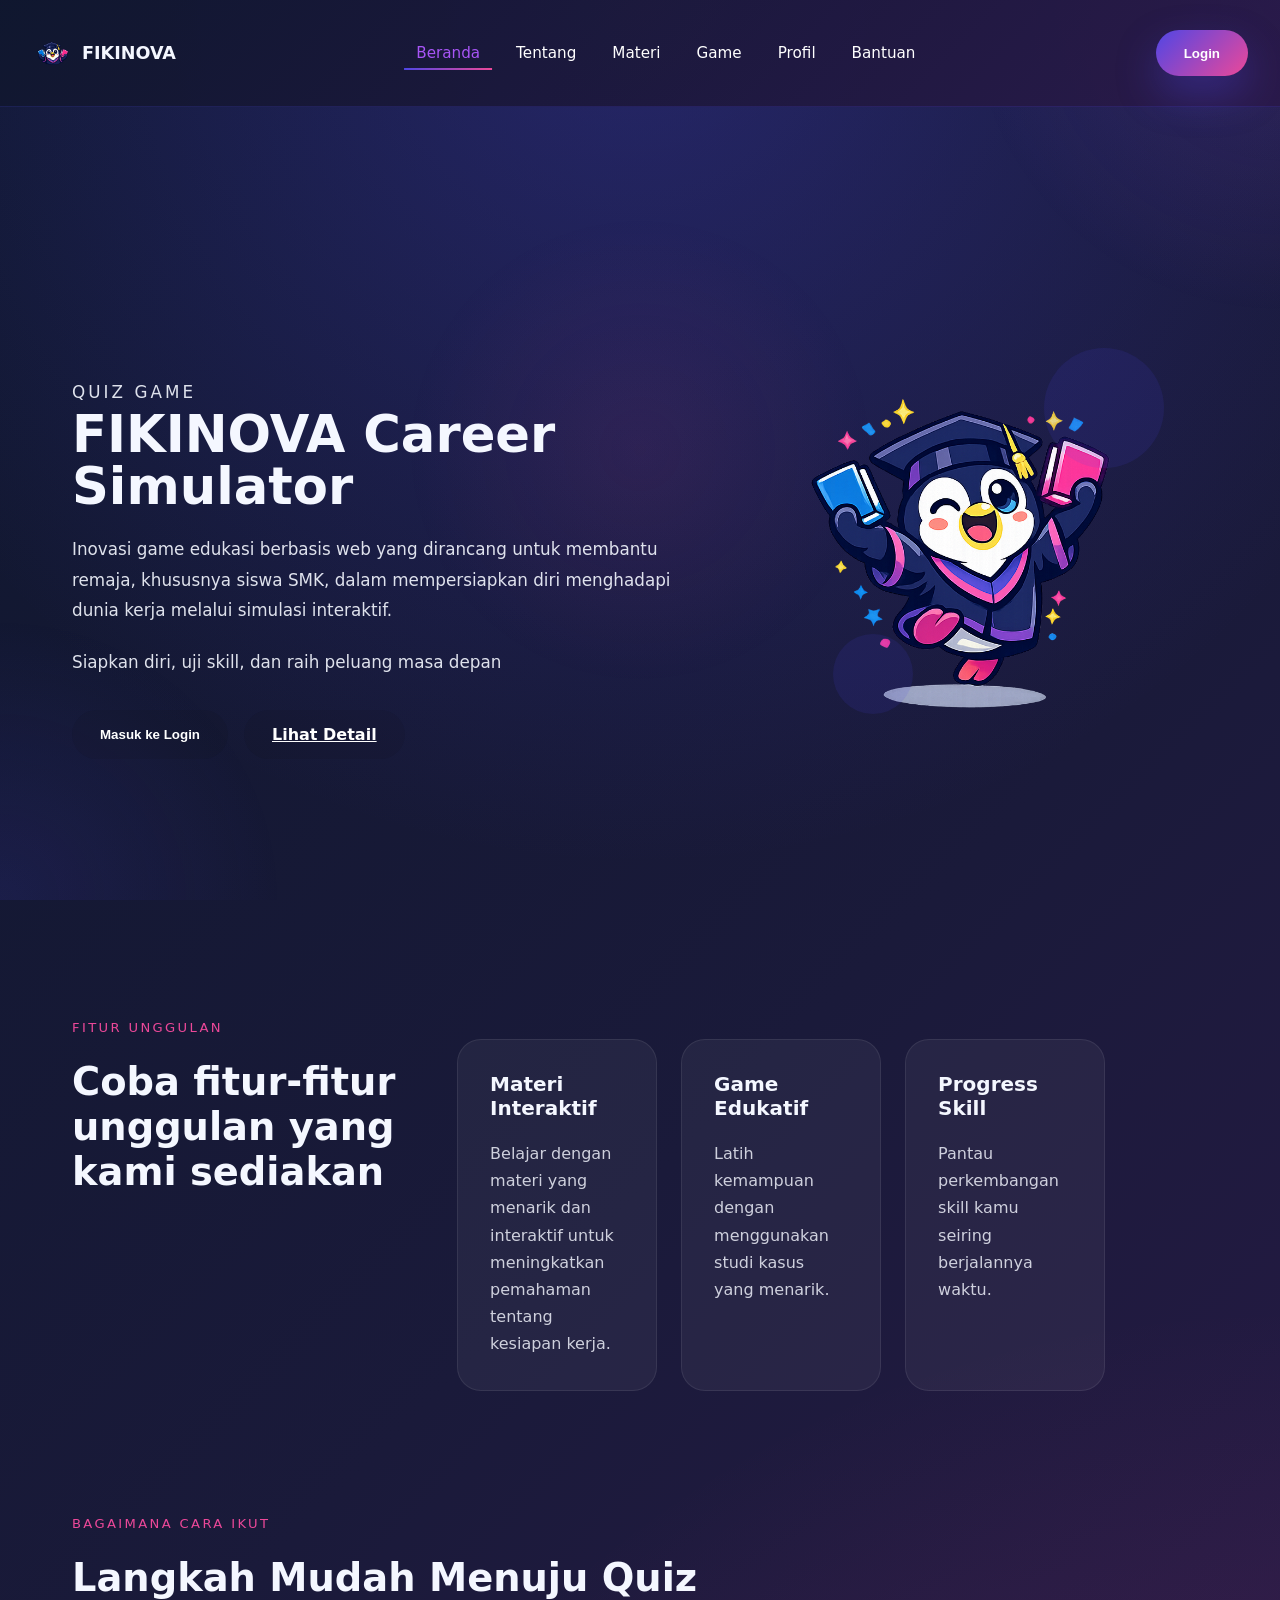
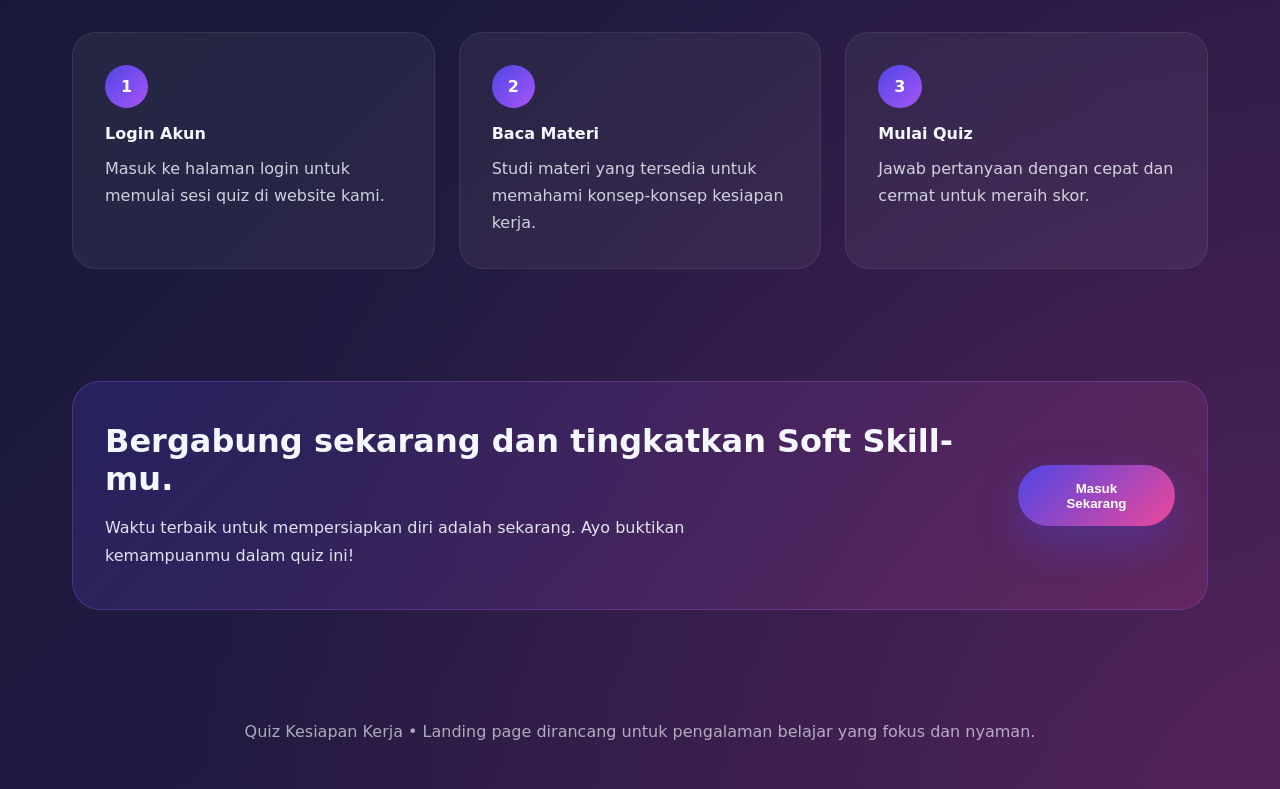
==== index.html @ 4b30118f "first commit" ====
<!DOCTYPE html>
<html lang="id">
<head>
    <meta charset="UTF-8">
    <meta name="viewport" content="width=device-width, initial-scale=1.0">
    <title>Quiz Kesiapan Kerja | Landing Page</title>
    <link rel="icon" type="image/png" href="img/logo.png">
    <link rel="stylesheet" href="css/style.css">
</head>
<body>
    <header class="site-header">
    
    <div class="brand">
        <img src="img/logo.png" alt="FIKINOVA Logo" class="brand-logo">
        <div>
            <h1>FIKINOVA</h1>
        </div>
    </div>
    <nav class="nav">
        <ul class="menu">
            <li><a href="index.html" data-page="beranda"><span class="menu-icon">🏠</span> Beranda</a></li>
            <li><a href="pages/tentang.html" data-page="tentang"><span class="menu-icon">ℹ️</span> Tentang</a></li>
            <li><a href="pages/materi.html" data-page="materi"><span class="menu-icon">📚</span> Materi</a></li>
            <li><a href="pages/game.html" data-page="game"><span class="menu-icon">🎮</span> Game</a></li>
            <li><a href="pages/profil.html" data-page="profil"><span class="menu-icon">👤</span> Profil</a></li>
            <li><a href="pages/bantuan.html" data-page="bantuan"><span class="menu-icon">❓</span> Bantuan</a></li>
        </ul>
    </nav>
    <button id="loginButton" class="button button-primary">Login</button>
    <button class="menu-toggle" type="button" aria-label="Toggle menu" aria-expanded="false">
        <span></span>
        <span></span>
        <span></span>
    </button>
    </header>

    <div class="menu-overlay"></div>

    <main>
    <section class="hero">
        <div class="hero-copy">
        <p class="eyebrow">Quiz Game</p>
        <h2>FIKINOVA Career Simulator</h2>
        <p>Inovasi game edukasi berbasis web yang dirancang untuk membantu remaja, khususnya siswa SMK, dalam mempersiapkan diri menghadapi dunia kerja melalui simulasi interaktif.</p>
        <p>Siapkan diri, uji skill, dan raih peluang masa depan</p>
        <div class="hero-actions">
            <button id="heroLoginButton" class="button button-secondary">Masuk ke Login</button>
            <a href="#detail" class="button button-tertiary">Lihat Detail</a>
        </div>
        </div>
        <div class="hero-visual">
        <img src="img/maskot.png" alt="Hero Image" class="hero-image">
        <div class="decorative-circle circle-1"></div>
        <div class="decorative-circle circle-2"></div>
        </div>
    </section>

    <section id="detail" class="feature-grid">
        <div class="section-header">
        <p class="eyebrow">Fitur Unggulan</p>
        <h2>Coba fitur-fitur unggulan yang kami sediakan</h2>
        </div>
        <div class="steps">
            <article class="feature-card">
                <h3>Materi Interaktif</h3>
                <p>Belajar dengan materi yang menarik dan interaktif untuk meningkatkan pemahaman tentang kesiapan kerja.</p>
            </article>
            <article class="feature-card">
                <h3>Game Edukatif</h3>
                <p>Latih kemampuan dengan menggunakan studi kasus yang menarik.</p>
            </article>
            <article class="feature-card">
                <h3>Progress Skill</h3>
                <p>Pantau perkembangan skill kamu seiring berjalannya waktu.</p>
            </article>
        </div>
    </section>

    <section class="how-it-works">
        <div class="section-header">
        <p class="eyebrow">Bagaimana Cara Ikut</p>
        <h2>Langkah Mudah Menuju Quiz</h2>
        </div>
        <div class="steps">
        <div class="step">
            <span>1</span>
            <h4>Login Akun</h4>
            <p>Masuk ke halaman login untuk memulai sesi quiz di website kami.</p>
        </div>
        <div class="step">
            <span>2</span>
            <h4>Baca Materi</h4>
            <p>Studi materi yang tersedia untuk memahami konsep-konsep kesiapan kerja.</p>
        </div>
        <div class="step">
            <span>3</span>
            <h4>Mulai Quiz</h4>
            <p>Jawab pertanyaan dengan cepat dan cermat untuk meraih skor.</p>
        </div>
        </div>
    </section>

    <section class="cta-banner">
        <div>
        <h2>Bergabung sekarang dan tingkatkan Soft Skill-mu.</h2>
        <p>Waktu terbaik untuk mempersiapkan diri adalah sekarang. Ayo buktikan kemampuanmu dalam quiz ini!</p>
        </div>
        <button id="ctaLoginButton" class="button button-primary">Masuk Sekarang</button>
    </section>
    </main>

    <footer class="site-footer">
    <p>Quiz Kesiapan Kerja • Landing page dirancang untuk pengalaman belajar yang fokus dan nyaman.</p>
    </footer>

    <script src="js/main.js"></script>
</body>
</html>
---- css/style.css ----
:root {
    --bg: #0F172E;
    --surface: #1A2847;
    --primary: #4F46E5;
    --secondary: #EC4899;
    --accent: #A855F7;
    --light: #FFFFFF;
    --muted: #D9D9D9;
    --text: #F4F7FF;
    --shadow: rgba(0, 0, 0, 0.25);
}

* {
    box-sizing: border-box;
}

html {
    scroll-behavior: smooth;
}

body {
    margin: 0;
    font-family: Inter, system-ui, -apple-system, BlinkMacSystemFont, 'Segoe UI', sans-serif;
    background: radial-gradient(circle at top, rgba(79, 70, 229, 0.3), transparent 35%),
                radial-gradient(circle at bottom right, rgba(236, 72, 153, 0.2), transparent 40%),
                linear-gradient(135deg, #0F172E 0%, #1a1a3a 50%, #2c1a4a 100%);
    color: var(--text);
    overflow-x: hidden;
}

body::before {
    content: '';
    position: fixed;
    inset: 0;
    background: radial-gradient(circle at top right, rgba(168, 85, 247, 0.15), transparent 20%),
                radial-gradient(circle at bottom left, rgba(79, 70, 229, 0.12), transparent 18%),
                radial-gradient(circle at center, rgba(236, 72, 153, 0.08), transparent 30%);
    pointer-events: none;
}

.site-header {
    position: sticky;
    top: 0;
    z-index: 10;
    display: flex;
    flex-wrap: wrap;
    align-items: center;
    justify-content: space-between;
    gap: 1rem;
    padding: 1.25rem 2rem;
    background: linear-gradient(135deg, rgba(15, 23, 46, 0.95), rgba(42, 26, 74, 0.95));
    border-bottom: 1px solid rgba(79, 70, 229, 0.2);
}

.brand {
    display: flex;
    align-items: center;
    gap: 10px;
}

.brand h1 {
    margin: 0;
    font-size: 1.1rem;
    white-space: nowrap;
}

.brand-logo {
    width: 40px;
    height: 40px;
    object-fit: cover;
    border-radius: 8px;
    background: transparent;
}

.brand h1 {
    margin: 0;
    font-size: 1.1rem;
}

.brand p {
    margin: 0.25rem 0 0;
    color: var(--muted);
    font-size: 0.92rem;
}

/* NAVBAR */
.nav {
    flex: 1; 
    display: flex;
    justify-content: center; 
    align-items: center;
    position: relative;
}

.menu-toggle {
    display: none;
    border: none;
    background: transparent;
    cursor: pointer;
    padding: 0.45rem;
    align-items: center;
    justify-content: center;
    flex-direction: column;
    gap: 5px;
}

.menu-toggle span {
    display: block;
    width: 24px;
    height: 2.5px;
    background: var(--light);
    border-radius: 999px;
}

.menu {
    display: flex;
    list-style: none;
    gap: 12px;
    justify-content: center;
    flex-wrap: nowrap;
    position: static;
    background: none;
    box-shadow: none;
    padding: 0;
}

.menu-title {
    display: none;
}

.menu::before {
    display: none;
}

.menu-icon {
    display: none;
}


.menu a {
    padding: 8px 12px;
    border-radius: 12px;
    display: block;
    text-decoration: none;
    color: var(--light);
    font-weight: 500;
    transition: all 0.3s ease;
    position: relative;
    white-space: nowrap;
    font-size: 0.95rem;
}

.menu a::after {
    content: '';
    position: absolute;
    bottom: 0;
    left: 50%;
    width: 0;
    height: 2px;
    background: linear-gradient(90deg, var(--primary), var(--secondary));
    transition: all 0.3s ease;
    transform: translateX(-50%);
}

.menu a:hover::after,
.menu a.active::after {
    width: 100%;
}

.menu a:hover,
.menu a.active {
    color: var(--accent);
}



.button {
    border: none;
    border-radius: 999px;
    font-weight: 700;
    cursor: pointer;
    transition: transform 0.2s ease, box-shadow 0.2s ease, background-color 0.2s ease;
}

.button:hover {
    transform: translateY(-1px);
}

.button-primary {

    background: linear-gradient(135deg, var(--primary), var(--secondary));
    color: var(--light);
    padding: 0.95rem 1.75rem;
    box-shadow: 0 18px 40px rgba(79, 70, 229, 0.35);
}

.button-secondary,
.button-tertiary {
    background: rgba(15, 15, 15, 0.08);
    color: var(--light);
    padding: 0.95rem 1.75rem;
}

.button-secondary:hover,
.button-tertiary:hover {
    background: rgba(255, 255, 255, 0.14);
}

main {
    padding: 2rem 2rem 4rem;
    position: relative;
    max-width: 1200px;
    margin: 0 auto;
}

.hero {
    display: grid;
    grid-template-columns: 1.2fr 0.8fr;
    gap: 2rem;
    align-items: center;
    min-height: calc(100vh - 96px);
    padding-top: 2rem;
}

.hero-copy {
    max-width: 620px;
}

.eyebrow {
    display: inline-block;
    margin-bottom: 1rem;
    color: var(--secondary);
    text-transform: uppercase;
    letter-spacing: 0.18em;
    font-size: 0.82rem;
}

.hero h2 {
    margin: 0;
    font-size: clamp(2.8rem, 4vw, 4.2rem);
    line-height: 1.02;
}

.hero p {
    margin: 1.4rem 0 0;
    color: rgba(244, 247, 255, 0.9);
    font-size: 1.05rem;
    line-height: 1.8;
}

.hero-actions {
    display: flex;
    flex-wrap: wrap;
    gap: 1rem;
    margin-top: 2rem;
}

.hero-visual {
    display: grid;
    place-items: center;
    position: relative;
    overflow: hidden;
}

.decorative-circle {
    position: absolute;
    border-radius: 50%;
    background: rgba(79, 70, 229, 0.12);
    pointer-events: none;
}

.circle-1 {
    width: 120px;
    height: 120px;
    top: 10%;
    right: 10%;
}

.circle-2 {
    width: 80px;
    height: 80px;
    bottom: 20%;
    left: 15%;
}

.hero-image {
    width: 100%;
    max-width: 400px;
    height: auto;
    border-radius: 28px;
}

.feature-grid {
    display: grid;
    grid-template-columns: repeat(3, minmax(320px, 1fr));
    gap: 1.2rem;
    margin: 4rem 0;
}

.feature-card {
    border-radius: 24px;
    padding: 2rem;
    background: rgba(255, 255, 255, 0.05);
    border: 1px solid rgba(255, 255, 255, 0.08);
}

.feature-card h3 {
    margin-top: 0;
    font-size: 1.25rem;
}

.feature-card p {
    margin: 1rem 0 0;
    color: rgba(244, 247, 255, 0.82);
    line-height: 1.7;
}

.how-it-works {
    padding: 3rem 0;
}

.section-header h2 {
    margin: 0.5rem 0 0;
    font-size: 2.4rem;
}

.steps {
    display: grid;
    grid-template-columns: repeat(3, minmax(200px, 1fr));
    gap: 1.5rem;
    margin-top: 2rem;
}

.step {
    padding: 2rem;
    border-radius: 24px;
    background: rgba(255, 255, 255, 0.05);
    border: 1px solid rgba(255, 255, 255, 0.08);
}

.step span {
    display: inline-flex;
    width: 2.7rem;
    height: 2.7rem;
    align-items: center;
    justify-content: center;
    margin-bottom: 1rem;
    border-radius: 50%;
    background: linear-gradient(135deg, var(--primary), var(--accent));
    color: var(--light);
    font-weight: 800;
}

.step h4 {
    margin: 0 0 0.75rem;
}

.step p {
    margin: 0;
    color: rgba(244, 247, 255, 0.82);
    line-height: 1.7;
}

.cta-banner {
    display: flex;
    align-items: center;
    justify-content: space-between;
    gap: 2rem;
    margin: 4rem 0 0;
    padding: 2.5rem 2rem;
    border-radius: 28px;
    background: linear-gradient(135deg, rgba(79, 70, 229, 0.2), rgba(236, 72, 153, 0.15));
    border: 1px solid rgba(168, 85, 247, 0.3);
}

.cta-banner h2 {
    margin: 0;
    font-size: 2rem;
}

.cta-banner p {
    margin: 1rem 0 0;
    max-width: 640px;
    color: rgba(244, 247, 255, 0.9);
    line-height: 1.7;
}

.site-footer {
    text-align: center;
    padding: 2rem 1rem;
    color: rgba(244, 247, 255, 0.65);
}

.menu-overlay {
    position: fixed;
    inset: 0;
    background: rgba(0, 0, 0, 0);
    z-index: 20;
    display: none;
    transition: background 0.3s ease;
}

.menu-overlay.active {
    /* display: block;  senngaja dimatikan*/
    background: rgba(0, 0, 0, 0.45);
    z-index: 38;
    pointer-events: auto;
}

@media (max-width: 960px) {
    .site-header {
        padding: 1rem 1.5rem;
    }

    .hero {
        grid-template-columns: 1fr;
        min-height: auto;
        padding-top: 1.5rem;
    }

    .hero-visual {
        margin-top: 2rem;
    }

    .hero-copy {
        max-width: 100%;
    }

    .feature-grid,
    .steps {
        grid-template-columns: 1fr;
    }

    .cta-banner {
        flex-direction: column;
        text-align: center;
    }

    .cta-banner button {
        width: 100%;
        max-width: 400px;
        margin: 0 auto;
    }
}

@media (max-width: 768px) {
    .site-header {
        padding: 1rem 1rem 1rem 1rem;
        padding-right: 5rem;
    }

    .brand h1 {
        font-size: 1rem;
    }

    .nav {
        width: 100%;
    }

    .menu-toggle {
        display: flex;
        position: fixed;
        top: 1rem;
        right: 1rem;
        z-index: 45;
        background: rgba(15, 23, 46, 0.85);
        padding: 0.65rem;
        border-radius: 12px;
        box-shadow: 0 12px 26px rgba(0, 0, 0, 0.25);
        transition: transform 0.3s ease, background 0.3s ease;
    }

    .menu-toggle:hover {
        transform: scale(1.02);
    }

    .menu-toggle span {
        width: 24px;
        height: 2.5px;
        background: var(--light);
        border-radius: 999px;
        transition: transform 0.35s ease, opacity 0.25s ease;
    }

    .menu-toggle.open span:nth-child(1) {
        transform: translateY(7px) rotate(45deg);
    }

    .menu-toggle.open span:nth-child(2) {
        opacity: 0;
    }

    .menu-toggle.open span:nth-child(3) {
        transform: translateY(-7px) rotate(-45deg);
    }

    .menu {
        position: fixed;
        top: 0;
        right: -100%;
        width: 280px;
        height: 100vh;
        flex-direction: column;
        align-items: stretch;
        gap: 0;
        background: linear-gradient(135deg, rgba(15, 23, 46, 0.98), rgba(42, 26, 74, 0.98));
        border-left: 1px solid rgba(79, 70, 229, 0.3);
        padding: 5rem 0 1rem;
        display: flex;
        z-index: 42;
        transition: right 0.35s cubic-bezier(0.4, 0, 0.2, 1);
        box-shadow: -20px 0 60px rgba(79, 70, 229, 0.4), -5px 0 20px rgba(0, 0, 0, 0.3);
        overflow-y: auto;
        pointer-events: auto;
    }

    .menu.open {
        right: 0;
    }

    .menu li {
        border-bottom: 1px solid rgba(255, 255, 255, 0.05);
        opacity: 0;
        transform: translateX(20px);
    }

    .menu.open li {
        animation: slideFadeIn 0.35s ease forwards;
    }

    .menu.open li:nth-child(1) {
        animation-delay: 0.08s;
    }

    .menu.open li:nth-child(2) {
        animation-delay: 0.14s;
    }

    .menu.open li:nth-child(3) {
        animation-delay: 0.20s;
    }

    .menu.open li:nth-child(4) {
        animation-delay: 0.26s;
    }

    .menu.open li:nth-child(5) {
        animation-delay: 0.32s;
    }

    .menu.open li:nth-child(6) {
        animation-delay: 0.38s;
    }

    .menu a {
        padding: 1rem 1.5rem;
        width: 100%;
        border-radius: 0;
        transition: all 0.3s ease;
        display: flex;
        align-items: center;
        position: relative;
        z-index: 40;
        pointer-events: auto;
        cursor: pointer;
    }

    .menu-icon {
        display: inline-block;
        margin-right: 0.75rem;
        font-size: 1.2rem;
    }

    .menu a:hover {
        transform: translateX(8px);
        background: rgba(79, 70, 229, 0.2);
        color: var(--accent);
    }

    .menu a.active {
        background: rgba(79, 70, 229, 0.2);
        color: var(--accent);
        transform: translateX(8px);
    }

    .menu a.active::after {
        width: 100%;
    }

    .menu {
        gap: 0.25rem;
    }

    .menu {
        justify-content: flex-start;
    }

    body.menu-open {
        overflow: hidden;
    }

    @keyframes slideFadeIn {
        from {
            opacity: 0;
            transform: translateX(20px);
        }
        to {
            opacity: 1;
            transform: translateX(0);
        }
    }

    .hero h2 {
        font-size: clamp(2.2rem, 8vw, 3rem);
    }

    .hero-actions {
        flex-direction: column;
        width: 100%;
    }

    .hero-actions .button {
        width: 100%;
    }

    .hero-image {
        max-width: 100%;
    }

    .feature-card,
    .step {
        padding: 1.6rem;
    }

    .cta-banner {
        padding: 2rem 1.5rem;
    }
}

@media (max-width: 600px) {
    .site-header,
    main {
        padding-left: 1rem;
        padding-right: 1rem;
    }

    .site-header {
        gap: 0.75rem;
    }

    .hero {
        gap: 1.25rem;
    }

    .hero h2 {
        font-size: clamp(2rem, 10vw, 2.6rem);
    }

    .hero p {
        font-size: 1rem;
    }

    .hero-actions {
        gap: 0.85rem;
    }

    .cta-banner {
        padding: 1.5rem 1rem;
    }

    .cta-banner h2 {
        font-size: 1.6rem;
    }
}

@media (max-width: 480px) {
    .site-header {
        padding: 0.9rem 0.85rem;
    }

    .hero {
        padding-top: 1rem;
    }

    .hero-actions {
        gap: 0.75rem;
    }

    .hero h2 {
        font-size: 1.95rem;
    }

    .hero p,
    .cta-banner p {
        font-size: 0.98rem;
    }

    .feature-card,
    .step {
        padding: 1.25rem;
    }

    .cta-banner {
        padding: 1.25rem 0.85rem;
    }
}
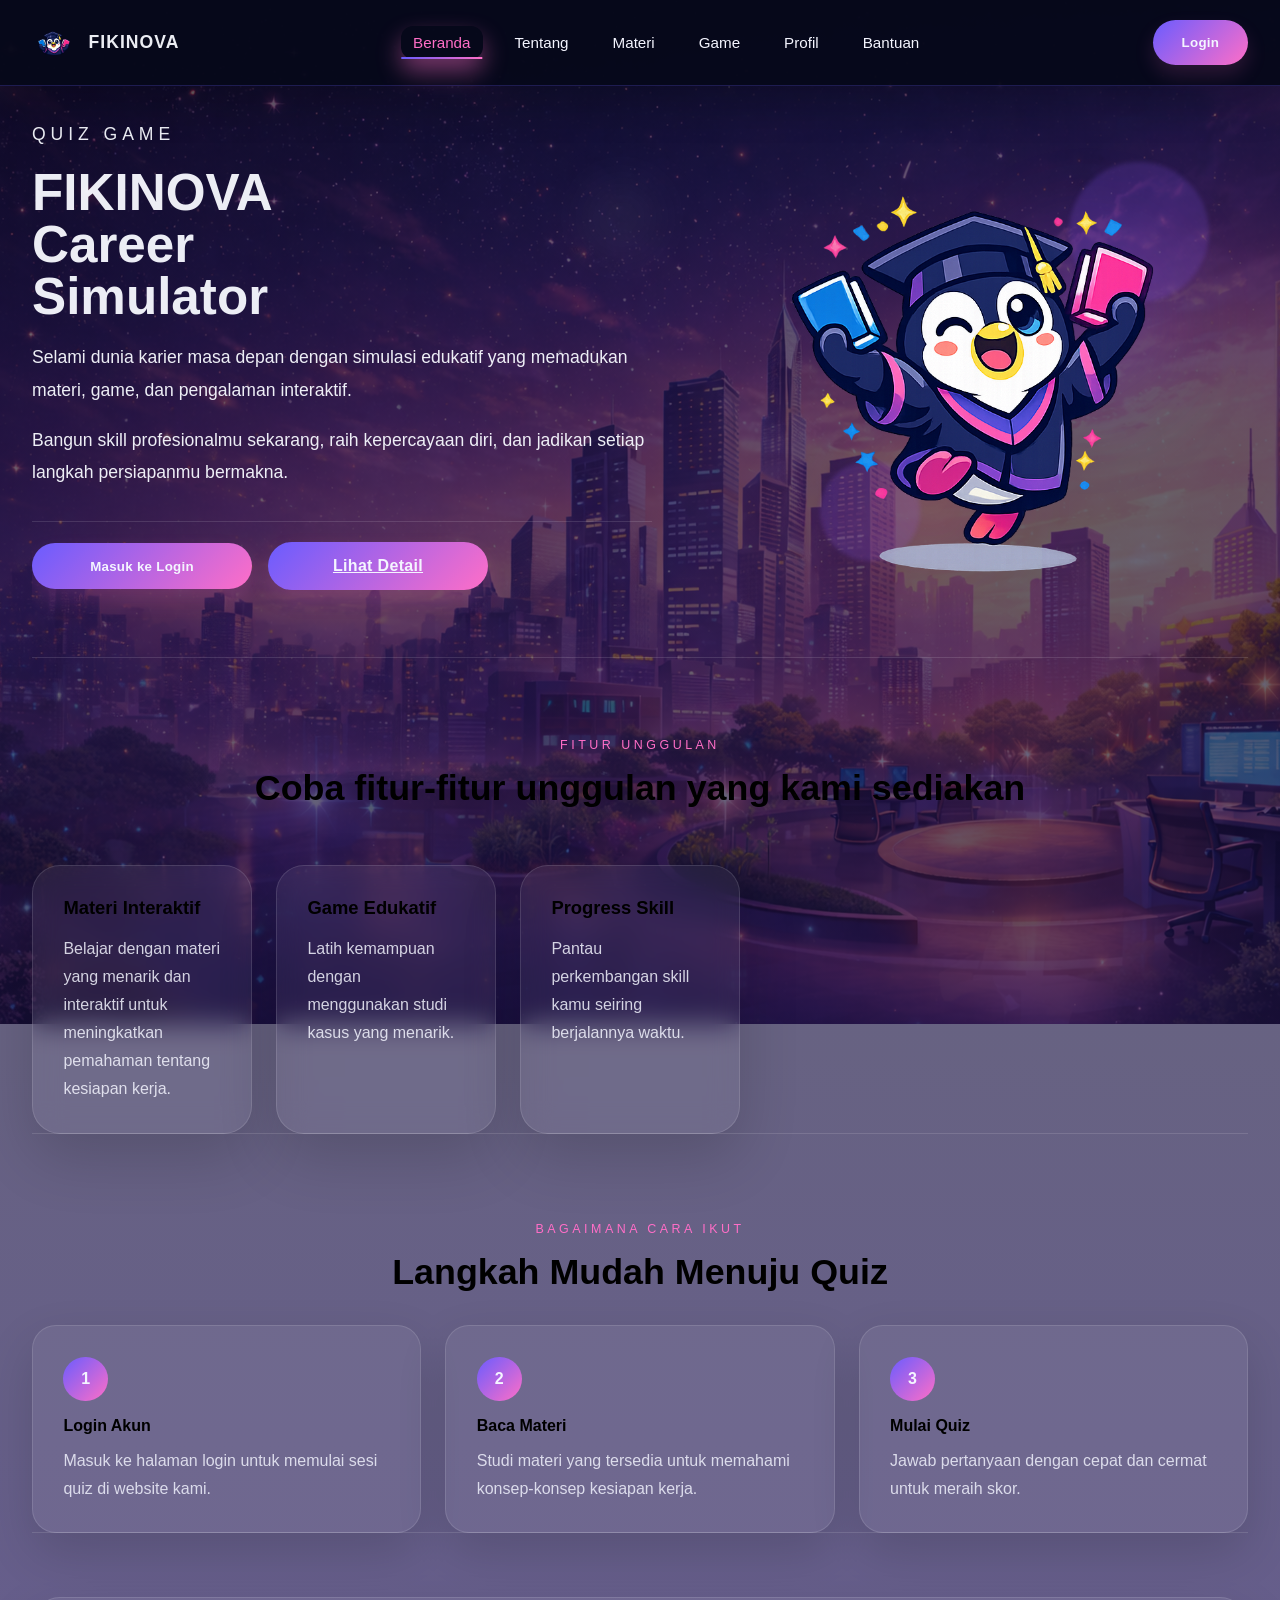
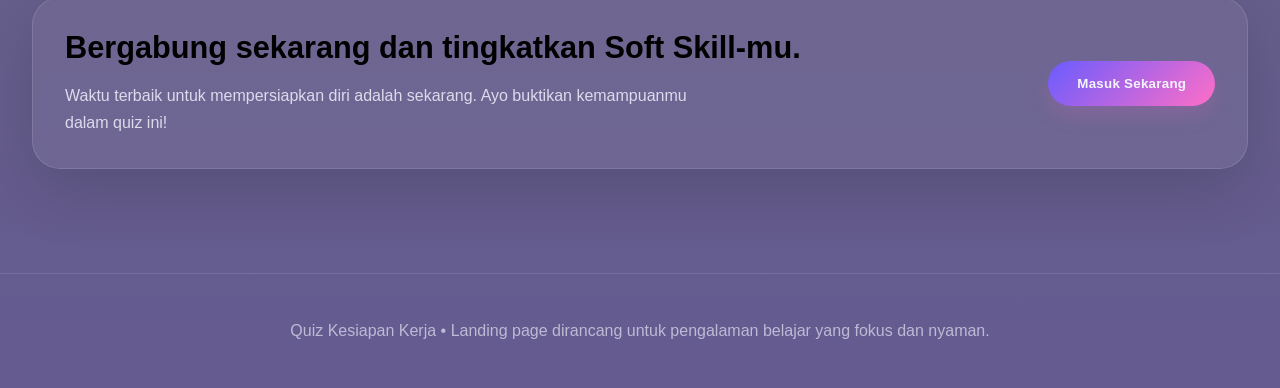
==== commit 156e7cef: "Update style, pages, dan tambah background image" ====
--- a/index.html
+++ b/index.html
@@ -1,6 +1,6 @@
-
 <!DOCTYPE html>
 <html lang="id">
+
 <head>
     <meta charset="UTF-8">
     <meta name="viewport" content="width=device-width, initial-scale=1.0">
@@ -8,112 +8,116 @@
     <link rel="icon" type="image/png" href="img/logo.png">
     <link rel="stylesheet" href="css/style.css">
 </head>
+
 <body>
     <header class="site-header">
-    
-    <div class="brand">
-        <img src="img/logo.png" alt="FIKINOVA Logo" class="brand-logo">
-        <div>
-            <h1>FIKINOVA</h1>
+
+        <div class="brand">
+            <img src="img/logo.png" alt="FIKINOVA Logo" class="brand-logo">
+            <div>
+                <h1>FIKINOVA</h1>
+            </div>
         </div>
-    </div>
-    <nav class="nav">
-        <ul class="menu">
-            <li><a href="index.html" data-page="beranda"><span class="menu-icon">🏠</span> Beranda</a></li>
-            <li><a href="pages/tentang.html" data-page="tentang"><span class="menu-icon">ℹ️</span> Tentang</a></li>
-            <li><a href="pages/materi.html" data-page="materi"><span class="menu-icon">📚</span> Materi</a></li>
-            <li><a href="pages/game.html" data-page="game"><span class="menu-icon">🎮</span> Game</a></li>
-            <li><a href="pages/profil.html" data-page="profil"><span class="menu-icon">👤</span> Profil</a></li>
-            <li><a href="pages/bantuan.html" data-page="bantuan"><span class="menu-icon">❓</span> Bantuan</a></li>
-        </ul>
-    </nav>
-    <button id="loginButton" class="button button-primary">Login</button>
-    <button class="menu-toggle" type="button" aria-label="Toggle menu" aria-expanded="false">
-        <span></span>
-        <span></span>
-        <span></span>
-    </button>
+        <nav class="nav">
+            <ul class="menu">
+                <li><a href="index.html" data-page="beranda" class="active">Beranda</a></li>
+                <li><a href="pages/tentang.html" data-page="tentang">Tentang</a></li>
+                <li><a href="pages/materi.html" data-page="materi">Materi</a></li>
+                <li><a href="pages/game.html" data-page="game">Game</a></li>
+                <li><a href="pages/profil.html" data-page="profil">Profil</a></li>
+                <li><a href="pages/bantuan.html" data-page="bantuan">Bantuan</a></li>
+            </ul>
+        </nav>
+        <div class="header-actions">
+            <button id="loginButton" class="button button-primary">Login</button>
+            <button class="menu-toggle" type="button" aria-label="Toggle menu" aria-expanded="false">
+            <span></span>
+            <span></span>
+            <span></span>
+        </button>
+        </div>
     </header>
 
     <div class="menu-overlay"></div>
 
     <main>
-    <section class="hero">
-        <div class="hero-copy">
-        <p class="eyebrow">Quiz Game</p>
-        <h2>FIKINOVA Career Simulator</h2>
-        <p>Inovasi game edukasi berbasis web yang dirancang untuk membantu remaja, khususnya siswa SMK, dalam mempersiapkan diri menghadapi dunia kerja melalui simulasi interaktif.</p>
-        <p>Siapkan diri, uji skill, dan raih peluang masa depan</p>
-        <div class="hero-actions">
-            <button id="heroLoginButton" class="button button-secondary">Masuk ke Login</button>
-            <a href="#detail" class="button button-tertiary">Lihat Detail</a>
-        </div>
-        </div>
-        <div class="hero-visual">
-        <img src="img/maskot.png" alt="Hero Image" class="hero-image">
-        <div class="decorative-circle circle-1"></div>
-        <div class="decorative-circle circle-2"></div>
-        </div>
-    </section>
+        <section class="hero">
+            <div class="hero-copy">
+                <p class="eyebrow">Quiz Game</p>
+                <h2>FIKINOVA Career Simulator</h2>
+                <p>Selami dunia karier masa depan dengan simulasi edukatif yang memadukan materi, game, dan pengalaman interaktif.</p>
+                <p>Bangun skill profesionalmu sekarang, raih kepercayaan diri, dan jadikan setiap langkah persiapanmu bermakna.</p>
+                <div class="hero-actions">
+                    <button id="heroLoginButton" class="button button-secondary">Masuk ke Login</button>
+                    <a href="#detail" class="button button-tertiary">Lihat Detail</a>
+                </div>
+            </div>
+            <div class="hero-visual">
+                <img src="img/maskot.png" alt="Hero Image" class="hero-image">
+                <div class="decorative-circle circle-1"></div>
+                <div class="decorative-circle circle-2"></div>
+            </div>
+        </section>
 
-    <section id="detail" class="feature-grid">
-        <div class="section-header">
-        <p class="eyebrow">Fitur Unggulan</p>
-        <h2>Coba fitur-fitur unggulan yang kami sediakan</h2>
-        </div>
-        <div class="steps">
-            <article class="feature-card">
-                <h3>Materi Interaktif</h3>
-                <p>Belajar dengan materi yang menarik dan interaktif untuk meningkatkan pemahaman tentang kesiapan kerja.</p>
-            </article>
-            <article class="feature-card">
-                <h3>Game Edukatif</h3>
-                <p>Latih kemampuan dengan menggunakan studi kasus yang menarik.</p>
-            </article>
-            <article class="feature-card">
-                <h3>Progress Skill</h3>
-                <p>Pantau perkembangan skill kamu seiring berjalannya waktu.</p>
-            </article>
-        </div>
-    </section>
+        <section id="detail" class="feature-grid">
+            <div class="section-header">
+                <p class="eyebrow">Fitur Unggulan</p>
+                <h2>Coba fitur-fitur unggulan yang kami sediakan</h2>
+            </div>
+            <div class="steps">
+                <article class="feature-card">
+                    <h3>Materi Interaktif</h3>
+                    <p>Belajar dengan materi yang menarik dan interaktif untuk meningkatkan pemahaman tentang kesiapan kerja.</p>
+                </article>
+                <article class="feature-card">
+                    <h3>Game Edukatif</h3>
+                    <p>Latih kemampuan dengan menggunakan studi kasus yang menarik.</p>
+                </article>
+                <article class="feature-card">
+                    <h3>Progress Skill</h3>
+                    <p>Pantau perkembangan skill kamu seiring berjalannya waktu.</p>
+                </article>
+            </div>
+        </section>
 
-    <section class="how-it-works">
-        <div class="section-header">
-        <p class="eyebrow">Bagaimana Cara Ikut</p>
-        <h2>Langkah Mudah Menuju Quiz</h2>
-        </div>
-        <div class="steps">
-        <div class="step">
-            <span>1</span>
-            <h4>Login Akun</h4>
-            <p>Masuk ke halaman login untuk memulai sesi quiz di website kami.</p>
-        </div>
-        <div class="step">
-            <span>2</span>
-            <h4>Baca Materi</h4>
-            <p>Studi materi yang tersedia untuk memahami konsep-konsep kesiapan kerja.</p>
-        </div>
-        <div class="step">
-            <span>3</span>
-            <h4>Mulai Quiz</h4>
-            <p>Jawab pertanyaan dengan cepat dan cermat untuk meraih skor.</p>
-        </div>
-        </div>
-    </section>
+        <section class="how-it-works">
+            <div class="section-header">
+                <p class="eyebrow">Bagaimana Cara Ikut</p>
+                <h2>Langkah Mudah Menuju Quiz</h2>
+            </div>
+            <div class="steps">
+                <div class="step">
+                    <span>1</span>
+                    <h4>Login Akun</h4>
+                    <p>Masuk ke halaman login untuk memulai sesi quiz di website kami.</p>
+                </div>
+                <div class="step">
+                    <span>2</span>
+                    <h4>Baca Materi</h4>
+                    <p>Studi materi yang tersedia untuk memahami konsep-konsep kesiapan kerja.</p>
+                </div>
+                <div class="step">
+                    <span>3</span>
+                    <h4>Mulai Quiz</h4>
+                    <p>Jawab pertanyaan dengan cepat dan cermat untuk meraih skor.</p>
+                </div>
+            </div>
+        </section>
 
-    <section class="cta-banner">
-        <div>
-        <h2>Bergabung sekarang dan tingkatkan Soft Skill-mu.</h2>
-        <p>Waktu terbaik untuk mempersiapkan diri adalah sekarang. Ayo buktikan kemampuanmu dalam quiz ini!</p>
-        </div>
-        <button id="ctaLoginButton" class="button button-primary">Masuk Sekarang</button>
-    </section>
+        <section class="cta-banner">
+            <div>
+                <h2>Bergabung sekarang dan tingkatkan Soft Skill-mu.</h2>
+                <p>Waktu terbaik untuk mempersiapkan diri adalah sekarang. Ayo buktikan kemampuanmu dalam quiz ini!</p>
+            </div>
+            <button id="ctaLoginButton" class="button button-primary">Masuk Sekarang</button>
+        </section>
     </main>
 
     <footer class="site-footer">
-    <p>Quiz Kesiapan Kerja • Landing page dirancang untuk pengalaman belajar yang fokus dan nyaman.</p>
+        <p>Quiz Kesiapan Kerja • Landing page dirancang untuk pengalaman belajar yang fokus dan nyaman.</p>
     </footer>
 
     <script src="js/main.js"></script>
 </body>
-</html>
+
+</html>
--- a/css/style.css
+++ b/css/style.css
@@ -1,13 +1,14 @@
-:root {
-    --bg: #0F172E;
-    --surface: #1A2847;
-    --primary: #4F46E5;
-    --secondary: #EC4899;
-    --accent: #A855F7;
-    --light: #FFFFFF;
-    --muted: #D9D9D9;
-    --text: #F4F7FF;
-    --shadow: rgba(0, 0, 0, 0.25);
+﻿:root {
+    --bg: #0f1226;
+    --navy: #0f1226;
+    --indigo: #3a3a8f;
+    --purple: #6a5cff;
+    --pink: #ff6ec7;
+    --text: #f4f5ff;
+    --muted: rgba(244, 245, 255, 0.72);
+    --surface: rgba(18, 22, 58, 0.72);
+    --border: rgba(255, 255, 255, 0.08);
+    --shadow: rgba(0, 0, 0, 0.24);
 }
 
 * {
@@ -20,76 +21,119 @@
 
 body {
     margin: 0;
-    font-family: Inter, system-ui, -apple-system, BlinkMacSystemFont, 'Segoe UI', sans-serif;
-    background: radial-gradient(circle at top, rgba(79, 70, 229, 0.3), transparent 35%),
-                radial-gradient(circle at bottom right, rgba(236, 72, 153, 0.2), transparent 40%),
-                linear-gradient(135deg, #0F172E 0%, #1a1a3a 50%, #2c1a4a 100%);
-    color: var(--text);
-    overflow-x: hidden;
-}
-
-body::before {
+    padding: 0;
+    font-family: 'Poppins', sans-serif;
+    background: linear-gradient(rgba(6, 7, 20, 0.6), rgba(35, 21, 98, 0.7)), url('../img/background.png');
+    background-position: top center;
+    background-repeat: no-repeat;
+    min-height: 100vh;
+}
+
+body::after {
     content: '';
     position: fixed;
     inset: 0;
-    background: radial-gradient(circle at top right, rgba(168, 85, 247, 0.15), transparent 20%),
-                radial-gradient(circle at bottom left, rgba(79, 70, 229, 0.12), transparent 18%),
-                radial-gradient(circle at center, rgba(236, 72, 153, 0.08), transparent 30%);
+    background-image: radial-gradient(circle, rgba(255, 255, 255, 0.06) 1px, transparent 1px), radial-gradient(circle, rgba(255, 169, 102, 0.05) 1px, transparent 1px);
+    background-size: 10px 10px, 30px 30px;
+    opacity: 0.12;
     pointer-events: none;
 }
 
 .site-header {
     position: sticky;
     top: 0;
-    z-index: 10;
+    z-index: 30;
     display: flex;
-    flex-wrap: wrap;
     align-items: center;
     justify-content: space-between;
     gap: 1rem;
     padding: 1.25rem 2rem;
-    background: linear-gradient(135deg, rgba(15, 23, 46, 0.95), rgba(42, 26, 74, 0.95));
-    border-bottom: 1px solid rgba(79, 70, 229, 0.2);
+    background: rgba(7, 9, 27, 0.96);
+    border-bottom: 1px solid rgba(106, 92, 255, 0.24);
+    box-shadow: 0 18px 40px rgba(0, 0, 0, 0.18);
+}
+
+.header-actions {
+    display: flex;
+    align-items: center;
+    gap: 1rem;
 }
 
 .brand {
     display: flex;
     align-items: center;
-    gap: 10px;
+    gap: 0.9rem;
+}
+
+.brand-logo {
+    width: 42px;
+    height: 42px;
+    object-fit: cover;
+    border-radius: 12px;
 }
 
 .brand h1 {
     margin: 0;
     font-size: 1.1rem;
+    letter-spacing: 0.06em;
+    color: rgba(248, 250, 255, 0.95);
+}
+
+.nav {
+    flex: 1;
+    display: flex;
+    justify-content: center;
+}
+
+.menu {
+    display: flex;
+    gap: 1.25rem;
+    list-style: none;
+    margin: 0;
+    padding: 0;
+    align-items: center;
+    transition: transform 0.3s ease;
+}
+
+.menu a {
+    padding: 8px 12px;
+    border-radius: 12px;
+    display: block;
+    text-decoration: none;
+    color: var(--text);
+    font-weight: 500;
+    transition: all 0.3s ease;
+    position: relative;
     white-space: nowrap;
-}
-
-.brand-logo {
-    width: 40px;
-    height: 40px;
-    object-fit: cover;
-    border-radius: 8px;
-    background: transparent;
-}
-
-.brand h1 {
-    margin: 0;
-    font-size: 1.1rem;
-}
-
-.brand p {
-    margin: 0.25rem 0 0;
-    color: var(--muted);
-    font-size: 0.92rem;
-}
-
-/* NAVBAR */
-.nav {
-    flex: 1; 
-    display: flex;
-    justify-content: center; 
-    align-items: center;
-    position: relative;
+    font-size: 0.95rem;
+}
+
+.menu a::after {
+    content: '';
+    position: absolute;
+    bottom: 0;
+    left: 50%;
+    width: 0;
+    height: 2px;
+    background: linear-gradient(90deg, var(--purple), var(--pink));
+    transition: all 0.3s ease;
+    transform: translateX(-50%);
+}
+
+.menu a:hover::after,
+.menu a.active::after {
+    width: 100%;
+}
+
+.menu a:hover,
+.menu a.active {
+    color: var(--pink);
+    box-shadow: 0 12px 25px rgba(255, 110, 199, 0.45);
+}
+
+.menu a:active {
+    box-shadow: 0 8px 20px rgba(255, 110, 199, 0.6);
+    transform: translateY(0);
 }
 
 .menu-toggle {
@@ -102,82 +146,45 @@
     justify-content: center;
     flex-direction: column;
     gap: 5px;
+    border-radius: 12px;
+    transition: all 0.3s ease;
+}
+
+.menu-toggle:hover {
+    background: rgba(255, 255, 255, 0.08);
+}
+
+.menu-toggle:active {
+    box-shadow: 0 12px 25px rgba(255, 110, 199, 0.45);
+    transform: translateY(0);
 }
 
 .menu-toggle span {
     display: block;
     width: 24px;
     height: 2.5px;
-    background: var(--light);
+    background: var(--text);
     border-radius: 999px;
-}
-
-.menu {
-    display: flex;
-    list-style: none;
-    gap: 12px;
-    justify-content: center;
-    flex-wrap: nowrap;
-    position: static;
-    background: none;
-    box-shadow: none;
-    padding: 0;
-}
-
-.menu-title {
-    display: none;
-}
-
-.menu::before {
-    display: none;
-}
-
-.menu-icon {
-    display: none;
-}
-
-
-.menu a {
-    padding: 8px 12px;
-    border-radius: 12px;
-    display: block;
-    text-decoration: none;
-    color: var(--light);
-    font-weight: 500;
     transition: all 0.3s ease;
-    position: relative;
-    white-space: nowrap;
-    font-size: 0.95rem;
-}
-
-.menu a::after {
-    content: '';
-    position: absolute;
-    bottom: 0;
-    left: 50%;
-    width: 0;
-    height: 2px;
-    background: linear-gradient(90deg, var(--primary), var(--secondary));
-    transition: all 0.3s ease;
-    transform: translateX(-50%);
-}
-
-.menu a:hover::after,
-.menu a.active::after {
-    width: 100%;
-}
-
-.menu a:hover,
-.menu a.active {
-    color: var(--accent);
-}
-
-
+}
+
+.menu-toggle.open span:nth-child(1) {
+    transform: rotate(45deg) translate(6px, 6px);
+}
+
+.menu-toggle.open span:nth-child(2) {
+    opacity: 0;
+}
+
+.menu-toggle.open span:nth-child(3) {
+    transform: rotate(-45deg) translate(6px, -6px);
+}
 
 .button {
     border: none;
     border-radius: 999px;
     font-weight: 700;
+    letter-spacing: 0.02em;
     cursor: pointer;
     transition: transform 0.2s ease, box-shadow 0.2s ease, background-color 0.2s ease;
 }
@@ -187,65 +194,106 @@
 }
 
 .button-primary {
-
-    background: linear-gradient(135deg, var(--primary), var(--secondary));
-    color: var(--light);
-    padding: 0.95rem 1.75rem;
-    box-shadow: 0 18px 40px rgba(79, 70, 229, 0.35);
+    display: inline-flex;
+    align-items: center;
+    justify-content: center;
+    background: linear-gradient(135deg, var(--purple), var(--pink));
+    color: var(--text);
+    padding: 0.95rem 1.8rem;
+    box-shadow: 0 10px 20px rgba(255, 110, 199, 0.15);
+}
+
+.button-primary:hover {
+    background: linear-gradient(135deg, var(--purple), var(--pink));
+    box-shadow: 0 22px 25px rgba(255, 110, 199, 0.18);
+}
+
+.button-primary:active {
+    background: linear-gradient(135deg, var(--purple), var(--pink));
+    color: var(--text);
+    box-shadow: 0 6px 12px rgba(255, 110, 199, 0.22);
+    transform: translateY(0);
 }
 
 .button-secondary,
 .button-tertiary {
-    background: rgba(15, 15, 15, 0.08);
-    color: var(--light);
-    padding: 0.95rem 1.75rem;
+    display: inline-flex;
+    align-items: center;
+    justify-content: center;
+    background: linear-gradient(135deg, var(--purple), var(--pink));
+    color: var(--text);
+    padding: 0.95rem 1.8rem;
+    box-shadow: 0 10px 20px rgba(255, 110, 199, 0.15);
+    border: none;
 }
 
 .button-secondary:hover,
 .button-tertiary:hover {
-    background: rgba(255, 255, 255, 0.14);
+    background: linear-gradient(135deg, var(--purple), var(--pink));
+    box-shadow: 0 12px 25px rgba(255, 110, 199, 0.18);
+}
+
+.button-secondary:active,
+.button-tertiary:active {
+    background: linear-gradient(135deg, var(--purple), var(--pink));
+    color: var(--text);
+    box-shadow: 0 6px 12px rgba(255, 110, 199, 0.22);
+    transform: translateY(0);
 }
 
 main {
+    margin: 0 auto;
     padding: 2rem 2rem 4rem;
+}
+
+main>section {
     position: relative;
-    max-width: 1200px;
-    margin: 0 auto;
+    margin-bottom: 2.5rem;
+}
+
+main>section:not(:last-child)::after {
+    content: '';
+    position: absolute;
+    left: 0;
+    right: 0;
+    bottom: 0;
+    height: 1px;
+    background: rgba(255, 255, 255, 0.12);
 }
 
 .hero {
     display: grid;
     grid-template-columns: 1.2fr 0.8fr;
-    gap: 2rem;
-    align-items: center;
-    min-height: calc(100vh - 96px);
-    padding-top: 2rem;
+    position: relative;
+    overflow: hidden;
 }
 
 .hero-copy {
     max-width: 620px;
+    position: relative;
+    z-index: 5;
 }
 
 .eyebrow {
-    display: inline-block;
-    margin-bottom: 1rem;
-    color: var(--secondary);
+    margin: 0 0 1rem 0;
+    color: var(--pink);
     text-transform: uppercase;
-    letter-spacing: 0.18em;
-    font-size: 0.82rem;
+    letter-spacing: 0.28em;
+    font-size: 0.78rem;
 }
 
 .hero h2 {
     margin: 0;
-    font-size: clamp(2.8rem, 4vw, 4.2rem);
+    font-size: clamp(3.2rem, 4vw, 4.6rem);
     line-height: 1.02;
+    max-width: 12ch;
+    color: rgba(248, 250, 255, 0.95);
 }
 
 .hero p {
-    margin: 1.4rem 0 0;
-    color: rgba(244, 247, 255, 0.9);
-    font-size: 1.05rem;
-    line-height: 1.8;
+    color: rgba(248, 250, 255, 0.95);
+    font-size: 1.1rem;
+    line-height: 1.85;
 }
 
 .hero-actions {
@@ -253,102 +301,285 @@
     flex-wrap: wrap;
     gap: 1rem;
     margin-top: 2rem;
+    align-items: center;
+    padding-top: 1.25rem;
+    border-top: 1px solid rgba(255, 255, 255, 0.12);
+}
+
+.hero-actions .button {
+    min-width: 170px;
+    width: 220px;
+}
+
+.button:hover {
+    transform: translateY(-2px) scale(1.01);
+}
+
+.button-primary,
+.button-secondary,
+.button-tertiary {
+    transition: transform 0.2s ease, box-shadow 0.2s ease, background-color 0.2s ease, border 0.2s ease;
 }
 
 .hero-visual {
     display: grid;
     place-items: center;
     position: relative;
-    overflow: hidden;
+    overflow: visible;
+    min-height: 540px;
+    z-index: 5;
+}
+
+.hero-visual::before,
+.hero-visual::after {
+    content: '';
+    position: absolute;
+    border-radius: 50%;
+    pointer-events: none;
+}
+
+.hero-visual::before {
+    width: 340px;
+    height: 340px;
+    right: -10px;
+    top: 6%;
+    background: radial-gradient(circle, rgba(116, 83, 255, 0.24), transparent 56%);
+    filter: blur(32px);
+}
+
+.hero-visual::after {
+    width: 280px;
+    height: 280px;
+    left: 6%;
+    bottom: 4%;
+    background: radial-gradient(circle, rgba(255, 120, 82, 0.18), transparent 52%);
+    filter: blur(30px);
 }
 
 .decorative-circle {
     position: absolute;
     border-radius: 50%;
-    background: rgba(79, 70, 229, 0.12);
+    background: rgba(139, 92, 246, 0.18);
     pointer-events: none;
+    filter: blur(2px);
 }
 
 .circle-1 {
-    width: 120px;
-    height: 120px;
-    top: 10%;
-    right: 10%;
+    width: 140px;
+    height: 140px;
+    top: 8%;
+    right: 8%;
 }
 
 .circle-2 {
-    width: 80px;
-    height: 80px;
-    bottom: 20%;
-    left: 15%;
+    width: 100px;
+    height: 100px;
+    bottom: 18%;
+    left: 12%;
 }
 
 .hero-image {
     width: 100%;
-    max-width: 400px;
     height: auto;
-    border-radius: 28px;
+    position: absolute;
+    z-index: 1;
+}
+
+.hero-copy {
+    max-width: 620px;
+    position: relative;
+    z-index: 1;
+}
+
+.hero-copy::before {
+    content: '';
+    position: absolute;
+    right: -40px;
+    top: 30px;
+    width: 140px;
+    height: 140px;
+    background: radial-gradient(circle, rgba(255, 255, 255, 0.08), transparent 55%);
+    filter: blur(24px);
+    pointer-events: none;
+}
+
+.hero-sky {
+    position: absolute;
+    top: 0;
+    left: 0;
+    width: 100%;
+    height: 60%;
+    background: linear-gradient(180deg, #2a1b3d 0%, #3a2a5c 30%, #4a3a7c 60%, #ff6b35 90%, #ff4500 100%);
+    z-index: 0;
+}
+
+.hero-sky::before {
+    content: '';
+    position: absolute;
+    top: 20%;
+    left: 10%;
+    width: 200px;
+    height: 80px;
+    background: radial-gradient(ellipse, rgba(255, 182, 193, 0.3), transparent 70%);
+    filter: blur(20px);
+    border-radius: 50%;
+}
+
+.hero-sky::after {
+    content: '';
+    position: absolute;
+    top: 35%;
+    right: 15%;
+    width: 150px;
+    height: 60px;
+    background: radial-gradient(ellipse, rgba(255, 192, 203, 0.25), transparent 70%);
+    filter: blur(18px);
+    border-radius: 50%;
+}
+
+.hero-sky .sky-particles {
+    position: absolute;
+    top: 0;
+    left: 0;
+    width: 100%;
+    height: 100%;
+    background-image: radial-gradient(circle, rgba(255, 165, 0, 0.4) 1px, transparent 1px), radial-gradient(circle, rgba(0, 191, 255, 0.3) 1px, transparent 1px), radial-gradient(circle, rgba(255, 20, 147, 0.5) 1px, transparent 1px);
+    background-size: 20px 20px, 30px 30px, 15px 15px;
+    background-position: 0 0, 10px 10px, 5px 5px;
+    opacity: 0.6;
+}
+
+.hero-stars {
+    position: absolute;
+    top: 0;
+    left: 0;
+    width: 100%;
+    height: 60%;
+    background-image: radial-gradient(2px 2px at 20px 30px, rgba(255, 255, 255, 0.8), transparent), radial-gradient(1px 1px at 40px 70px, rgba(255, 255, 255, 0.6), transparent), radial-gradient(1.5px 1.5px at 90px 50px, rgba(255, 255, 255, 0.7), transparent), radial-gradient(1px 1px at 120px 80px, rgba(255, 255, 255, 0.5), transparent), radial-gradient(2px 2px at 160px 40px, rgba(255, 255, 255, 0.9), transparent), radial-gradient(1px 1px at 200px 90px, rgba(255, 255, 255, 0.6), transparent), radial-gradient(1.5px 1.5px at 250px 60px, rgba(255, 255, 255, 0.7), transparent), radial-gradient(1px 1px at 280px 30px, rgba(255, 255, 255, 0.5), transparent), radial-gradient(2px 2px at 320px 80px, rgba(255, 255, 255, 0.8), transparent), radial-gradient(1px 1px at 360px 50px, rgba(255, 255, 255, 0.6), transparent);
+    background-repeat: no-repeat;
+    background-size: 400px 100px;
+    z-index: 1;
+}
+
+.hero-city {
+    position: absolute;
+    bottom: 0;
+    left: 0;
+    width: 100%;
+    height: 40%;
+    background: linear-gradient(180deg, rgba(10, 12, 28, 0.9) 0%, rgba(5, 7, 17, 0.98) 100%);
+    z-index: 2;
+}
+
+.hero-city::before {
+    content: '';
+    position: absolute;
+    bottom: 0;
+    left: 0;
+    width: 100%;
+    height: 100%;
+    background: linear-gradient(90deg, transparent 0%, #1a1a2e 5%, #1a1a2e 10%, transparent 15%, transparent 20%, #16213e 25%, #16213e 30%, transparent 35%, transparent 40%, #0f3460 45%, #0f3460 50%, transparent 55%, transparent 60%, #1a1a2e 65%, #1a1a2e 70%, transparent 75%, transparent 80%, #16213e 85%, #16213e 90%, transparent 95%), repeating-linear-gradient(90deg, rgba(255, 255, 0, 0.1) 0px, transparent 2px, transparent 10px, rgba(255, 255, 0, 0.1) 12px, transparent 20px), repeating-linear-gradient(0deg, rgba(255, 255, 0, 0.1) 0px, transparent 2px, transparent 15px, rgba(255, 255, 0, 0.1) 17px, transparent 30px);
+    background-size: 100% 100%, 50px 100%, 100% 20px;
+    background-position: 0 0, 0 0, 0 20%;
+    background-blend-mode: normal, screen, screen;
+    z-index: 3;
+}
+
+.hero-city .city-park {
+    position: absolute;
+    bottom: 0;
+    left: 0;
+    width: 100%;
+    height: 25%;
+    background: linear-gradient(90deg, transparent 0%, rgba(34, 139, 34, 0.3) 10%, rgba(34, 139, 34, 0.3) 20%, transparent 30%, transparent 40%, rgba(34, 139, 34, 0.2) 50%, rgba(34, 139, 34, 0.2) 60%, transparent 70%, transparent 80%, rgba(34, 139, 34, 0.25) 90%, rgba(34, 139, 34, 0.25) 100%);
+    z-index: 3;
+}
+
+.hero-city::after {
+    content: '';
+    position: absolute;
+    bottom: 10%;
+    left: 45%;
+    width: 60px;
+    height: 40px;
+    background: radial-gradient(circle, rgba(135, 206, 235, 0.4), transparent 50%);
+    filter: blur(8px);
+    z-index: 4;
 }
 
 .feature-grid {
     display: grid;
-    grid-template-columns: repeat(3, minmax(320px, 1fr));
-    gap: 1.2rem;
-    margin: 4rem 0;
+    grid-template-columns: repeat(3, minmax(260px, 1fr));
+    gap: 1.5rem;
+    margin-top: 5rem;
+}
+
+.section-header {
+    grid-column: 1 / -1;
+    text-align: center;
+}
+
+.section-header h2 {
+    margin: 0.75rem 0 0;
+    font-size: clamp(2.2rem, 2.8vw, 2.8rem);
 }
 
 .feature-card {
-    border-radius: 24px;
-    padding: 2rem;
-    background: rgba(255, 255, 255, 0.05);
-    border: 1px solid rgba(255, 255, 255, 0.08);
+    padding: 1.9rem;
+    border-radius: 28px;
+    background: rgba(255, 255, 255, 0.06);
+    border: 1px solid rgba(255, 255, 255, 0.12);
+    box-shadow: 0 24px 60px rgba(0, 0, 0, 0.16);
+    backdrop-filter: blur(14px);
+    transition: transform 0.3s ease, border-color 0.3s ease;
+}
+
+.feature-card:hover {
+    transform: translateY(-6px);
+    border-color: rgba(255, 110, 199, 0.22);
 }
 
 .feature-card h3 {
-    margin-top: 0;
-    font-size: 1.25rem;
+    margin: 0 0 1rem;
+    font-size: 1.15rem;
 }
 
 .feature-card p {
-    margin: 1rem 0 0;
-    color: rgba(244, 247, 255, 0.82);
-    line-height: 1.7;
+    margin: 0;
+    color: rgba(244, 245, 255, 0.84);
+    line-height: 1.75;
 }
 
 .how-it-works {
-    padding: 3rem 0;
-}
-
-.section-header h2 {
-    margin: 0.5rem 0 0;
-    font-size: 2.4rem;
+    padding-top: 3rem;
 }
 
 .steps {
     display: grid;
-    grid-template-columns: repeat(3, minmax(200px, 1fr));
+    grid-template-columns: repeat(3, minmax(220px, 1fr));
     gap: 1.5rem;
     margin-top: 2rem;
 }
 
 .step {
-    padding: 2rem;
+    padding: 1.9rem;
     border-radius: 24px;
-    background: rgba(255, 255, 255, 0.05);
-    border: 1px solid rgba(255, 255, 255, 0.08);
+    background: rgba(255, 255, 255, 0.06);
+    border: 1px solid rgba(255, 255, 255, 0.12);
+    box-shadow: 0 20px 50px rgba(0, 0, 0, 0.14);
 }
 
 .step span {
     display: inline-flex;
-    width: 2.7rem;
-    height: 2.7rem;
     align-items: center;
     justify-content: center;
+    width: 2.8rem;
+    height: 2.8rem;
+    border-radius: 50%;
+    background: linear-gradient(135deg, var(--purple), var(--pink));
+    color: var(--text);
+    font-weight: 800;
     margin-bottom: 1rem;
-    border-radius: 50%;
-    background: linear-gradient(135deg, var(--primary), var(--accent));
-    color: var(--light);
-    font-weight: 800;
 }
 
 .step h4 {
@@ -357,7 +588,7 @@
 
 .step p {
     margin: 0;
-    color: rgba(244, 247, 255, 0.82);
+    color: rgba(244, 245, 255, 0.82);
     line-height: 1.7;
 }
 
@@ -365,30 +596,32 @@
     display: flex;
     align-items: center;
     justify-content: space-between;
-    gap: 2rem;
-    margin: 4rem 0 0;
-    padding: 2.5rem 2rem;
+    gap: 1.5rem;
+    margin-top: 4rem;
+    padding: 2rem;
     border-radius: 28px;
-    background: linear-gradient(135deg, rgba(79, 70, 229, 0.2), rgba(236, 72, 153, 0.15));
-    border: 1px solid rgba(168, 85, 247, 0.3);
+    background: rgba(255, 255, 255, 0.06);
+    border: 1px solid rgba(255, 255, 255, 0.12);
+    box-shadow: 0 24px 60px rgba(0, 0, 0, 0.14);
 }
 
 .cta-banner h2 {
     margin: 0;
-    font-size: 2rem;
+    font-size: clamp(1.9rem, 2.4vw, 2.3rem);
 }
 
 .cta-banner p {
     margin: 1rem 0 0;
     max-width: 640px;
-    color: rgba(244, 247, 255, 0.9);
+    color: rgba(244, 245, 255, 0.82);
     line-height: 1.7;
 }
 
 .site-footer {
     text-align: center;
     padding: 2rem 1rem;
-    color: rgba(244, 247, 255, 0.65);
+    color: rgba(244, 245, 255, 0.62);
+    border-top: 1px solid rgba(255, 255, 255, 0.12);
 }
 
 .menu-overlay {
@@ -397,310 +630,131 @@
     background: rgba(0, 0, 0, 0);
     z-index: 20;
     display: none;
-    transition: background 0.3s ease;
+    transition: background 0.25s ease;
 }
 
 .menu-overlay.active {
-    /* display: block;  senngaja dimatikan*/
     background: rgba(0, 0, 0, 0.45);
-    z-index: 38;
-    pointer-events: auto;
-}
-
-@media (max-width: 960px) {
-    .site-header {
-        padding: 1rem 1.5rem;
-    }
-
+}
+
+.menu.open {
+    transform: translateX(0);
+}
+
+@media (max-width: 980px) {
     .hero {
         grid-template-columns: 1fr;
-        min-height: auto;
-        padding-top: 1.5rem;
-    }
-
-    .hero-visual {
-        margin-top: 2rem;
-    }
-
-    .hero-copy {
-        max-width: 100%;
-    }
-
+        padding: 2.5rem 0 3rem;
+    }
+    .hero-actions {
+        justify-content: flex-start;
+    }
     .feature-grid,
     .steps {
         grid-template-columns: 1fr;
     }
-
     .cta-banner {
         flex-direction: column;
         text-align: center;
     }
-
-    .cta-banner button {
-        width: 100%;
-        max-width: 400px;
-        margin: 0 auto;
-    }
-}
-
-@media (max-width: 768px) {
+}
+
+@media (max-width: 720px) {
     .site-header {
-        padding: 1rem 1rem 1rem 1rem;
-        padding-right: 5rem;
-    }
-
-    .brand h1 {
+        padding: 1rem 1.2rem;
+    }
+    .menu {
+        gap: 0.85rem;
+        flex-wrap: wrap;
+        justify-content: center;
+    }
+    .hero {
+        gap: 2rem;
+    }
+    .hero h2 {
+        font-size: clamp(2.4rem, 8vw, 3.2rem);
+    }
+    .hero p {
         font-size: 1rem;
     }
-
+    .hero-visual::before {
+        width: 280px;
+        height: 280px;
+        top: 40px;
+        right: 20px;
+    }
+    .hero-image {
+        width: min(320px, 100%);
+    }
+}
+
+@media (max-width: 520px) {
+    main {
+        padding: 1.5rem 1.2rem 3rem;
+    }
+    .site-header {
+        flex-direction: row;
+        align-items: center;
+        gap: 1rem;
+    }
     .nav {
-        width: 100%;
-    }
-
+        display: none;
+    }
     .menu-toggle {
         display: flex;
-        position: fixed;
-        top: 1rem;
-        right: 1rem;
-        z-index: 45;
-        background: rgba(15, 23, 46, 0.85);
-        padding: 0.65rem;
-        border-radius: 12px;
-        box-shadow: 0 12px 26px rgba(0, 0, 0, 0.25);
-        transition: transform 0.3s ease, background 0.3s ease;
-    }
-
-    .menu-toggle:hover {
-        transform: scale(1.02);
-    }
-
-    .menu-toggle span {
-        width: 24px;
-        height: 2.5px;
-        background: var(--light);
-        border-radius: 999px;
-        transition: transform 0.35s ease, opacity 0.25s ease;
-    }
-
-    .menu-toggle.open span:nth-child(1) {
-        transform: translateY(7px) rotate(45deg);
-    }
-
-    .menu-toggle.open span:nth-child(2) {
-        opacity: 0;
-    }
-
-    .menu-toggle.open span:nth-child(3) {
-        transform: translateY(-7px) rotate(-45deg);
-    }
-
+    }
     .menu {
         position: fixed;
         top: 0;
-        right: -100%;
+        right: 0;
         width: 280px;
         height: 100vh;
         flex-direction: column;
-        align-items: stretch;
-        gap: 0;
-        background: linear-gradient(135deg, rgba(15, 23, 46, 0.98), rgba(42, 26, 74, 0.98));
-        border-left: 1px solid rgba(79, 70, 229, 0.3);
-        padding: 5rem 0 1rem;
-        display: flex;
-        z-index: 42;
-        transition: right 0.35s cubic-bezier(0.4, 0, 0.2, 1);
-        box-shadow: -20px 0 60px rgba(79, 70, 229, 0.4), -5px 0 20px rgba(0, 0, 0, 0.3);
-        overflow-y: auto;
-        pointer-events: auto;
-    }
-
+        align-items: flex-start;
+        justify-content: flex-start;
+        padding: 5rem 2rem 2rem;
+        background: rgba(15, 18, 38, 0.95);
+        backdrop-filter: blur(20px);
+        border-left: 1px solid rgba(106, 92, 255, 0.22);
+        transform: translateX(100%);
+        z-index: 25;
+    }
     .menu.open {
-        right: 0;
-    }
-
-    .menu li {
-        border-bottom: 1px solid rgba(255, 255, 255, 0.05);
-        opacity: 0;
-        transform: translateX(20px);
-    }
-
-    .menu.open li {
-        animation: slideFadeIn 0.35s ease forwards;
-    }
-
-    .menu.open li:nth-child(1) {
-        animation-delay: 0.08s;
-    }
-
-    .menu.open li:nth-child(2) {
-        animation-delay: 0.14s;
-    }
-
-    .menu.open li:nth-child(3) {
-        animation-delay: 0.20s;
-    }
-
-    .menu.open li:nth-child(4) {
-        animation-delay: 0.26s;
-    }
-
-    .menu.open li:nth-child(5) {
-        animation-delay: 0.32s;
-    }
-
-    .menu.open li:nth-child(6) {
-        animation-delay: 0.38s;
-    }
-
+        transform: translateX(0);
+    }
     .menu a {
-        padding: 1rem 1.5rem;
         width: 100%;
-        border-radius: 0;
+        padding: 1rem 1.2rem;
+        margin-bottom: 0.5rem;
+        border-radius: 12px;
+        text-align: left;
+        font-size: 1.1rem;
         transition: all 0.3s ease;
-        display: flex;
-        align-items: center;
-        position: relative;
-        z-index: 40;
-        pointer-events: auto;
-        cursor: pointer;
-    }
-
-    .menu-icon {
-        display: inline-block;
-        margin-right: 0.75rem;
-        font-size: 1.2rem;
-    }
-
-    .menu a:hover {
-        transform: translateX(8px);
-        background: rgba(79, 70, 229, 0.2);
-        color: var(--accent);
-    }
-
+    }
+    .menu a:hover,
     .menu a.active {
-        background: rgba(79, 70, 229, 0.2);
-        color: var(--accent);
-        transform: translateX(8px);
-    }
-
-    .menu a.active::after {
-        width: 100%;
-    }
-
-    .menu {
-        gap: 0.25rem;
-    }
-
-    .menu {
-        justify-content: flex-start;
-    }
-
-    body.menu-open {
-        overflow: hidden;
-    }
-
-    @keyframes slideFadeIn {
-        from {
-            opacity: 0;
-            transform: translateX(20px);
-        }
-        to {
-            opacity: 1;
-            transform: translateX(0);
-        }
-    }
-
-    .hero h2 {
-        font-size: clamp(2.2rem, 8vw, 3rem);
-    }
-
+        background: rgba(255, 110, 199, 0.1);
+        color: var(--pink);
+        box-shadow: 0 12px 25px rgba(255, 110, 199, 0.45);
+    }
+    .menu a:active {
+        box-shadow: 0 8px 20px rgba(255, 110, 199, 0.6);
+        transform: translateY(0);
+    }
+    .hero {
+        padding-top: 1.5rem;
+    }
     .hero-actions {
         flex-direction: column;
-        width: 100%;
-    }
-
+        align-items: center;
+        justify-content: center;
+        gap: 1rem;
+    }
     .hero-actions .button {
-        width: 100%;
-    }
-
-    .hero-image {
-        max-width: 100%;
-    }
-
-    .feature-card,
-    .step {
-        padding: 1.6rem;
-    }
-
+        width: auto;
+        min-width: 200px;
+    }
     .cta-banner {
-        padding: 2rem 1.5rem;
-    }
-}
-
-@media (max-width: 600px) {
-    .site-header,
-    main {
-        padding-left: 1rem;
-        padding-right: 1rem;
-    }
-
-    .site-header {
-        gap: 0.75rem;
-    }
-
-    .hero {
-        gap: 1.25rem;
-    }
-
-    .hero h2 {
-        font-size: clamp(2rem, 10vw, 2.6rem);
-    }
-
-    .hero p {
-        font-size: 1rem;
-    }
-
-    .hero-actions {
-        gap: 0.85rem;
-    }
-
-    .cta-banner {
-        padding: 1.5rem 1rem;
-    }
-
-    .cta-banner h2 {
-        font-size: 1.6rem;
-    }
-}
-
-@media (max-width: 480px) {
-    .site-header {
-        padding: 0.9rem 0.85rem;
-    }
-
-    .hero {
-        padding-top: 1rem;
-    }
-
-    .hero-actions {
-        gap: 0.75rem;
-    }
-
-    .hero h2 {
-        font-size: 1.95rem;
-    }
-
-    .hero p,
-    .cta-banner p {
-        font-size: 0.98rem;
-    }
-
-    .feature-card,
-    .step {
-        padding: 1.25rem;
-    }
-
-    .cta-banner {
-        padding: 1.25rem 0.85rem;
-    }
-}
+        padding: 1.5rem;
+    }
+}
